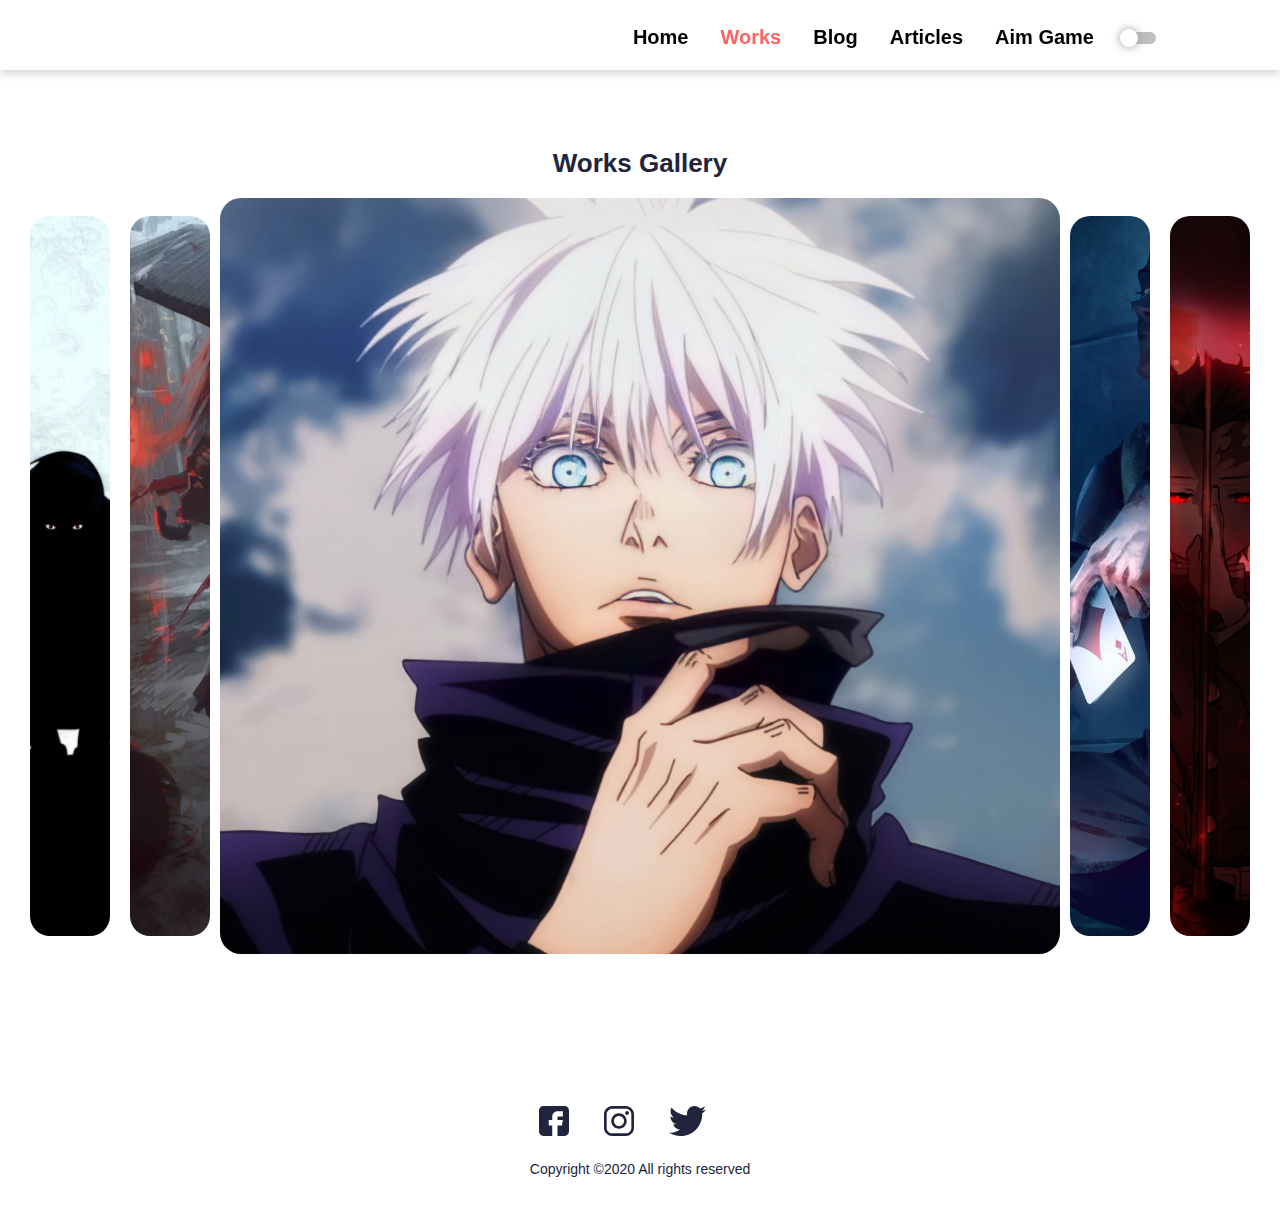
==== works.html @ 12578b35 "init" ====
<!DOCTYPE html>
    <html lang="en">
        <head>
            <meta charset="UTF-8" />
            <meta http-equiv="X-UA-Compatible" content="IE=edge" />
            <meta name="viewport" content="width=device-width, initial-scale=1.0" />
            <link rel="stylesheet" href="css/works.css" />
            <link rel="stylesheet" href="css/style.css">
            <title>Document</title>
        </head>
        <body>
        <div class="wrapper">
          <header class="header">
            <div class="header__content">
              <div class="header__menu menu">
                <div class="menu__icon icon-menu">
                  <span></span>
                </div>
                <nav class="header__body">
                  <ul class="menu__list">
                    <li><a href="index.html" class="menu__link">Home</a></li>
                    <li><a href="#" class="menu__link active-link">Works</a></li>
                    <li><a href="blog.html" class="menu__link">Blog</a></li>
                    <li><a href="game.html" class="menu__link">Articles</a></li>
                    <li><a href="aimGame.html" data-goto=".footer" class="menu__link">Aim Game</a></li>
                    <li><div class="switch-btn"></div></li>
                </ul>
                </nav>
              </div>
            </div>
          </header>
          <div class="switch-wrapper">
          <main class="main">
            <section class="gallery">
              <div class="gallery__heading">Works Gallery</div>
                <div class="gallery__container">
                  <div class="gallery__slide slide-1">
                    <div class="slide__img "></div>
                    <div class="slide__title">TechCues</div>
                  </div>
                  <div class="gallery__slide slide-2">
                    <div class="slide__img "></div>
                    <div class="slide__title">Escape</div>
                    </div>
                  <div class="gallery__slide slide-3">
                    <div class="slide__img "></div>
                    <div class="slide__title">Velocity</div>
                    </div>
                  <div class="gallery__slide slide-4">
                    <div class="slide__img "></div>
                    <div class="slide__title">Moxa</div>
                  </div>
                  <div class="gallery__slide slide-5">
                    <div class="slide__img "></div>
                    <div class="slide__title">Moxa</div>
                  </div>
                  
                </div>
              </section>
          </main>
          <footer class="footer">
            <div class="footer__container container">
                <div class="footer_icons">
                   <a href="#"><img src="img/footer/fb.svg" alt="" class="footer__img"></a>
                   <a href="#"><img src="img/footer/insta.svg" alt="" class="footer__img"></a>
                   <a href="#"><img src="img/footer/tw.svg" alt="" class="footer__img"></a>
                   <a href="#"><img src="img/footer/linkedin.svg" alt="" class="footer__img"></a>
                </div>
                <div class="footer__copyright">
                    Copyright ©2020 All rights reserved 
                </div>
            </div>
        </footer>
      </div>
        </div>
        <script></script>
      </body>
      <script src="js/gallery.js"></script>
    </html>
  </body>
</html>
---- css/works.css ----
body {
  background: #fff;
}
---- css/style.css ----
.container {
  max-width: 856px;
  margin: 0 auto;
}
@media (max-width: 868px) {
  .container {
    max-width: 750px;
  }
}
@media (max-width: 991.98px) {
  .container {
    max-width: none;
    padding: 0 20px;
  }
}

* {
  padding: 0;
  margin: 0;
  border: 0;
}

*,
*:before,
*:after {
  -webkit-box-sizing: border-box;
  box-sizing: border-box;
}

:focus,
:active {
  outline: none;
}

a:focus,
a:active {
  outline: none;
}

nav,
footer,
header,
aside {
  display: block;
}

html,
body {
  height: 100%;
  width: 100%;
  font-size: 100%;
  line-height: 1;
  font-size: 14px;
  -ms-text-size-adjust: 100%;
  -moz-text-size-adjust: 100%;
  -webkit-text-size-adjust: 100%;
}

input,
button,
textarea {
  font-family: inherit;
}

input::-ms-clear {
  display: none;
}

button {
  cursor: pointer;
}

button::-moz-focus-inner {
  padding: 0;
  border: 0;
}

a,
a:visited {
  text-decoration: none;
}

a:hover {
  text-decoration: none;
}

ul li {
  list-style: none;
}

img {
  vertical-align: top;
}

h1,
h2,
h3,
h4,
h5,
h6 {
  font-size: inherit;
  font-weight: inherit;
}

.header {
  -webkit-transition: opacity 0.2s ease-in-out;
  transition: opacity 0.2s ease-in-out;
}

.hidden {
  opacity: 0;
  -webkit-transition: opacity 0.2s ease-in-out;
  transition: opacity 0.2s ease-in-out;
}

.slider {
  position: relative;
  overflow: hidden;
  width: 100vw;
  height: 100vh;
}

.sidebar {
  height: 100%;
  width: 35%;
  position: absolute;
  top: 0;
  left: 0;
  -webkit-transition: -webkit-transform 0.5s ease-in-out;
  transition: -webkit-transform 0.5s ease-in-out;
  transition: transform 0.5s ease-in-out;
  transition: transform 0.5s ease-in-out, -webkit-transform 0.5s ease-in-out;
}
.sidebar div {
  height: 100%;
  width: 100%;
  display: -webkit-box;
  display: -ms-flexbox;
  display: flex;
  -webkit-box-orient: vertical;
  -webkit-box-direction: normal;
      -ms-flex-direction: column;
          flex-direction: column;
  -webkit-box-align: center;
      -ms-flex-align: center;
          align-items: center;
  -webkit-box-pack: center;
      -ms-flex-pack: center;
          justify-content: center;
  color: #fff;
}
.sidebar__purple {
  background: linear-gradient(45deg, #7a1b83 0%, #ff00ee 155%);
}
.sidebar__yellow {
  background: linear-gradient(45deg, #ffbb00 0%, #fff130 155%);
}
.sidebar__red {
  background: linear-gradient(45deg, #450000 0%, #711515 155%);
}
.sidebar__blue {
  background: linear-gradient(45deg, #0062ff 0%, #91deff 155%);
}

.sidebar__title {
  font-size: 40px;
  margin-top: 350px;
  font-weight: bold;
}

.sidebar__text {
  margin-bottom: 350px;
  font-size: 18px;
}

.main-slide {
  height: 100%;
  position: absolute;
  top: 0;
  left: 35%;
  width: 65%;
  -webkit-transition: -webkit-transform 0.5s ease-in-out;
  transition: -webkit-transform 0.5s ease-in-out;
  transition: transform 0.5s ease-in-out;
  transition: transform 0.5s ease-in-out, -webkit-transform 0.5s ease-in-out;
}
.main-slide div {
  background-repeat: no-repeat;
  background-size: cover;
  background-position: center center;
  height: 100%;
  width: 100%;
}

.purple {
  background: url(/img/slider/04.jpg);
}

.yellow {
  background: url(/img/slider/03.jpg);
}

.red {
  background: url(/img/slider/02.jpg);
}

.blue {
  background: url(/img/slider/01.jpg);
}

.controls button {
  position: absolute;
  left: 35%;
  top: 50%;
  z-index: 100;
}

button {
  background: #fff;
  color: #aaa;
  cursor: pointer;
  font-size: 16px;
  padding: 15px;
}
button:hover {
  color: #222;
}
button:focus {
  outline: none;
}

.down-button {
  -webkit-transform: translateX(-100%);
          transform: translateX(-100%);
  border-top-left-radius: 5px;
  border-bottom-left-radius: 5px;
}

.up-button {
  -webkit-transform: translateY(-100%);
          transform: translateY(-100%);
  border-top-right-radius: 5px;
  border-bottom-right-radius: 5px;
}

.gallery {
  -webkit-box-align: center;
      -ms-flex-align: center;
          align-items: center;
  height: 100vh;
  margin: 0 auto;
  margin-top: 150px;
}
.gallery__heading {
  text-align: center;
  font-size: 26px;
  margin-bottom: 30px;
  font-weight: bold;
}
.gallery__container {
  width: 100%;
  display: -webkit-box;
  display: -ms-flexbox;
  display: flex;
  padding: 0 20px;
}
.gallery__slide {
  display: -webkit-box;
  display: -ms-flexbox;
  display: flex;
  -ms-flex-item-align: center;
      -ms-grid-row-align: center;
      align-self: center;
  height: 80vh;
  border-radius: 20px;
  margin: 10px;
  cursor: pointer;
  color: #ffffff;
  -webkit-box-flex: 1;
      -ms-flex: 1;
          flex: 1;
  position: relative;
  -webkit-transition: all 0.5s ease-in-out;
  transition: all 0.5s ease-in-out;
}
.gallery .slide__title {
  position: absolute;
  font-size: 24px;
  bottom: 20px;
  left: 20px;
  margin: 0;
  opacity: 0;
  color: rgb(142, 0, 140);
  font-weight: bold;
}

.active {
  -webkit-box-flex: 10;
      -ms-flex: 10;
          flex: 10;
  opacity: 1;
  margin: 0 20px;
  -webkit-box-align: center;
      -ms-flex-align: center;
          align-items: center;
  -webkit-transform: scale(1.05);
          transform: scale(1.05);
}

.slide.active .slide__title {
  opacity: 1;
  -webkit-transition: opacity 0.3s ease-in 0.4s;
  transition: opacity 0.3s ease-in 0.4s;
}

.slide-1 {
  background: url(/img/works/01.jpg);
  background-size: cover;
  background-repeat: no-repeat;
  background-position: center;
}

.slide-2 {
  background: url(/img/works/02.jpg);
  background-size: cover;
  background-repeat: no-repeat;
  background-position: center;
}

.slide-3 {
  background: url(/img/works/03.jpg);
  background-size: cover;
  background-repeat: no-repeat;
  background-position: center;
}

.slide-4 {
  background: url(/img/works/04.jpg);
  background-size: cover;
  background-repeat: no-repeat;
  background-position: center;
}

.slide-5 {
  background: url(/img/works/05.jpg);
  background-size: cover;
  background-repeat: no-repeat;
  background-position: center;
}

.switch-btn {
  display: inline-block;
  width: 30px;
  height: 12px;
  border-radius: 12px;
  background: #bfbfbf;
  z-index: 0;
  margin: 0;
  padding: 0;
  top: 5px;
  border: none;
  cursor: pointer;
  position: relative;
  -webkit-transition-duration: 300ms;
          transition-duration: 300ms;
}

.switch-btn::after {
  content: "";
  height: 18px;
  width: 18px;
  border-radius: 18px;
  background: #fff;
  top: -3px;
  left: -6px;
  -webkit-transition-duration: 300ms;
          transition-duration: 300ms;
  -webkit-box-shadow: 0 0 10px 0 #999999;
          box-shadow: 0 0 10px 0 #999999;
  position: absolute;
  z-index: 1;
}

.switch-on {
  background: #fff;
  -webkit-box-shadow: inset 0 0 10px 0 #999999;
          box-shadow: inset 0 0 10px 0 #999999;
}

.switch-on::after {
  left: 15px;
  background: #118c4e;
}

.switch-wrapper {
  -webkit-transition: all 0.3s ease;
  transition: all 0.3s ease;
}

.switch-wrapper-dark {
  background: #141414;
  -webkit-transition: all 0.3s ease;
  transition: all 0.3s ease;
}

.bg-dark {
  background: #111;
  padding-top: 80px;
}

.board-wrapper {
  background-color: #111;
  display: -webkit-box;
  display: -ms-flexbox;
  display: flex;
  -webkit-box-align: center;
      -ms-flex-align: center;
          align-items: center;
  -webkit-box-pack: center;
      -ms-flex-pack: center;
          justify-content: center;
  height: 100vh;
  overflow: hidden;
  margin: 0;
}

.board {
  display: -webkit-box;
  display: -ms-flexbox;
  display: flex;
  -webkit-box-pack: start;
      -ms-flex-pack: start;
          justify-content: start;
  -webkit-box-align: center;
      -ms-flex-align: center;
          align-items: center;
  max-width: 800px;
  -ms-flex-wrap: wrap;
      flex-wrap: wrap;
  position: relative;
}
.board__text {
  display: inline-block;
  text-align: center;
  font-size: 32px;
  color: #ccc;
  font-weight: 900;
  position: absolute;
  top: 15%;
  bottom: 0;
  left: 0;
  right: 0;
  margin: auto;
  background: linear-gradient(45deg, red, orange, yellow, green, #42AAFF, indigo, violet, red);
  background-size: 400% 400%;
  -webkit-background-clip: text;
  -webkit-text-fill-color: transparent;
  -webkit-animation: rainbow 5s ease infinite;
  animation: rainbow 5s ease infinite;
  font-size: 25px;
  line-height: 25px;
}

@-webkit-keyframes rainbow {
  0% {
    background-position: 0% 50%;
  }
  50% {
    background-position: 100% 50%;
  }
  100% {
    background-position: 0% 50%;
  }
}
@keyframes rainbow {
  0% {
    background-position: 0% 50%;
  }
  50% {
    background-position: 100% 50%;
  }
  100% {
    background-position: 0% 50%;
  }
}
.square {
  width: 16px;
  height: 16px;
  background: #1d1d1d;
  margin: 2px;
  -webkit-box-shadow: 0 0 2px #000;
          box-shadow: 0 0 2px #000;
  -webkit-transition: 2.5s ease;
  transition: 2.5s ease;
}
.square:hover {
  -webkit-transition-duration: 0s;
          transition-duration: 0s;
}

.aimGame {
  color: #fff;
  height: 100vh;
  overflow: hidden;
  margin: 0;
  text-align: center;
}

.start {
  font-size: 2.5rem;
  color: #fff;
  text-decoration: none;
}
.start:hover {
  color: #16D9E3;
}

.timer {
  font-size: 32px;
  margin-bottom: 20px;
}

.screen {
  display: -webkit-box;
  display: -ms-flexbox;
  display: flex;
  -webkit-box-orient: vertical;
  -webkit-box-direction: normal;
      -ms-flex-direction: column;
          flex-direction: column;
  -webkit-box-align: center;
      -ms-flex-align: center;
          align-items: center;
  -webkit-box-pack: center;
      -ms-flex-pack: center;
          justify-content: center;
  height: 100vh;
  width: 100vw;
  -webkit-transition: margin 0.5s ease-out;
  transition: margin 0.5s ease-out;
  background: -webkit-gradient(linear, left top, right top, from(#29323C), to(#485563));
  background: linear-gradient(90deg, #29323C 0%, #485563 100%);
}
.screen__title {
  line-height: 1.4;
  font-size: 4rem;
  margin-bottom: 10px;
}

.screen.up {
  margin-top: -100vh;
}

.time-list {
  display: -webkit-box;
  display: -ms-flexbox;
  display: flex;
  -ms-flex-wrap: wrap;
      flex-wrap: wrap;
  -webkit-box-pack: center;
      -ms-flex-pack: center;
          justify-content: center;
  list-style: none;
  padding: 0;
}

.time-list li {
  margin: 10px;
}

.time-btn {
  background-color: transparent;
  border: 2px solid #C0C0C0;
  color: #fff;
  cursor: pointer;
  font-family: inherit;
  padding: 0.5rem 1rem;
  font-size: 1.5rem;
}

.time-btn:hover {
  border: 2px solid #16D9E3;
  color: #16D9E3;
}

.hide {
  opacity: 0;
}

.primary {
  color: #16D9E3;
}

.board {
  -webkit-box-orient: vertical;
  -webkit-box-direction: normal;
      -ms-flex-direction: column;
          flex-direction: column;
  display: -webkit-box;
  display: -ms-flexbox;
  display: flex;
  -webkit-box-pack: center;
      -ms-flex-pack: center;
          justify-content: center;
  -webkit-box-align: center;
      -ms-flex-align: center;
          align-items: center;
  position: relative;
  width: 500px;
  height: 500px;
  background: linear-gradient(118.38deg, #29323C -4.6%, #485563 200.44%);
  -webkit-box-shadow: -8px -8px 20px #2A333D, 10px 7px 20px #475462;
          box-shadow: -8px -8px 20px #2A333D, 10px 7px 20px #475462;
  border-radius: 30px;
  overflow: hidden;
}

.circle {
  background: -webkit-gradient(linear, left top, right top, from(#16D9E3), color-stop(47%, #30C7EC), to(#46AEF7));
  background: linear-gradient(90deg, #16D9E3 0%, #30C7EC 47%, #46AEF7 100%);
  position: absolute;
  border-radius: 50%;
  cursor: pointer;
}

.returnGame {
  font-size: 26px;
  background: none;
  color: #fff;
  border: 1px solid #fff;
  padding: 10px;
  -webkit-transition: all 0.2s ease;
  transition: all 0.2s ease;
}
.returnGame:hover {
  color: #bde0ff;
  border-color: #bde0ff;
}

body {
  color: #21243D;
  font-family: "Heebo", sans-serif;
}
body._lock {
  overflow: hidden;
}

.wrapper {
  min-height: 100%;
  font-size: 14px;
  overflow: hidden;
  display: -webkit-box;
  display: -ms-flexbox;
  display: flex;
  -webkit-box-orient: vertical;
  -webkit-box-direction: normal;
      -ms-flex-direction: column;
          flex-direction: column;
}

.header {
  position: fixed;
  height: 70px;
  background: #fff;
  width: 100%;
  top: 0;
  left: 0;
  z-index: 20;
  -webkit-box-shadow: 0px 4px 8px 0px rgba(34, 60, 80, 0.2);
          box-shadow: 0px 4px 8px 0px rgba(34, 60, 80, 0.2);
  padding: 0 15px;
  padding-top: 27px;
  -webkit-box-flex: 0;
      -ms-flex: 0 0 auto;
          flex: 0 0 auto;
}
.header__content {
  max-width: 1032px;
  margin: 0 auto;
}
.header__menu {
  position: relative;
  display: -webkit-box;
  display: -ms-flexbox;
  display: flex;
  -webkit-box-pack: end;
      -ms-flex-pack: end;
          justify-content: flex-end;
  height: 70px;
}
@media (max-width: 767.98px) {
  .header__menu {
    height: 50px;
  }
}
@media (max-width: 767.98px) {
  .header__body {
    position: fixed;
    top: 0;
    left: 100%;
    width: 100%;
    height: 100%;
    background: #fff;
    padding-top: 70px;
    opacity: 0.95;
    -webkit-transition: all 0.3s ease 0s;
    transition: all 0.3s ease 0s;
  }
}
.header__body.active {
  left: 0;
}
@media (max-width: 479.98px) {
  .header {
    margin-bottom: 33px;
  }
}

.menu__list {
  display: -webkit-box;
  display: -ms-flexbox;
  display: flex;
  -webkit-box-pack: end;
      -ms-flex-pack: end;
          justify-content: flex-end;
  height: 80px;
  text-align: center;
  position: relative;
  z-index: 2;
}
@media (max-width: 767.98px) {
  .menu__list {
    display: block;
  }
}
.menu__list li:not(:last-child) {
  padding-right: 32px;
}
@media (max-width: 767.98px) {
  .menu__list li:not(:last-child) {
    padding: 0;
    margin-bottom: 30px;
    padding-bottom: 30px;
    border-bottom: 1px solid #E0E0E0;
  }
}
@media (max-width: 767.98px) {
  .menu__list li:first-child {
    margin-top: 30px;
  }
}
.menu__link {
  font-size: 20px;
  text-align: center;
  color: #000;
  font-weight: 600;
  -webkit-transition: all 0.3s ease;
  transition: all 0.3s ease;
}
.menu__link:hover {
  color: #FF6464;
}
@media (max-width: 767.98px) {
  .menu__link {
    font-size: 32px;
  }
}
.menu__link.active-link {
  color: #FF6464;
}

.icon-menu {
  display: none;
}
@media (max-width: 767.98px) {
  .icon-menu {
    display: block;
    position: relative;
    width: 30px;
    height: 20px;
    z-index: 3;
  }
}
@media (max-width: 767.98px) {
  .icon-menu:before, .icon-menu:after {
    content: "";
    background: #000;
    position: absolute;
    width: 100%;
    height: 2px;
    left: 0;
  }
}
@media (max-width: 767.98px) {
  .icon-menu:before {
    top: 0;
  }
}
@media (max-width: 767.98px) {
  .icon-menu:after {
    bottom: 0;
  }
}
@media (max-width: 767.98px) {
  .icon-menu span {
    position: absolute;
    background: #000;
    left: 0;
    width: 100%;
    height: 2px;
    top: 9px;
  }
}

.main {
  -webkit-box-flex: 1;
      -ms-flex: 1 1 auto;
          flex: 1 1 auto;
}

.hello {
  margin-top: 130px;
}
.hello__container {
  display: -webkit-box;
  display: -ms-flexbox;
  display: flex;
  -webkit-box-align: start;
      -ms-flex-align: start;
          align-items: flex-start;
}
@media (max-width: 868px) {
  .hello__container {
    -webkit-box-orient: vertical;
    -webkit-box-direction: reverse;
        -ms-flex-direction: column-reverse;
            flex-direction: column-reverse;
    text-align: center;
  }
}
.hello__content {
  -webkit-box-flex: 1;
      -ms-flex: 1 1 auto;
          flex: 1 1 auto;
  padding-right: 110px;
  padding-top: 18px;
  margin-bottom: 71px;
}
.hello__content *:last-child {
  margin-bottom: 0;
}
@media (max-width: 868px) {
  .hello__content {
    padding-right: 0;
  }
}
.hello__title {
  margin-bottom: 30px;
}
@media (max-width: 479.98px) {
  .hello__title {
    margin-bottom: 21px;
  }
}
.hello__text {
  margin-bottom: 38px;
}
@media (max-width: 991.98px) {
  .hello__text {
    padding: 0 50px;
  }
}
@media (max-width: 479.98px) {
  .hello__text {
    padding: 0 0px;
  }
}
.hello__button {
  background: #FF6464;
  border-radius: 5px;
  font-weight: 500;
  font-size: 20px;
  line-height: 103.5714285714%;
  color: #ffffff;
  height: 47px;
  padding: 12px 21px;
  -webkit-transition: all 0.2s ease 0s;
  transition: all 0.2s ease 0s;
}
.hello__button:hover {
  color: #FF6464;
  background: #ffffff;
  -webkit-box-shadow: 0px 0px 0px 2px rgb(255, 100, 100);
          box-shadow: 0px 0px 0px 2px rgb(255, 100, 100);
}
.hello__avatar {
  overflow: hidden;
  -webkit-box-flex: 0;
      -ms-flex: 0 0 243px;
          flex: 0 0 243px;
  height: 243px;
  max-width: 100%;
  border-radius: 50%;
  -webkit-animation: 2s linear 1s infinite alternate animateAvatar;
          animation: 2s linear 1s infinite alternate animateAvatar;
}
@-webkit-keyframes animateAvatar {
  0% {
    -webkit-box-shadow: 0;
            box-shadow: 0;
  }
  5% {
    -webkit-box-shadow: 0px 0px 50px -45px rgba(195, 0, 255, 0.69);
            box-shadow: 0px 0px 50px -45px rgba(195, 0, 255, 0.69);
  }
  15% {
    -webkit-box-shadow: 0px 0px 50px -39px rgba(195, 0, 255, 0.69);
            box-shadow: 0px 0px 50px -39px rgba(195, 0, 255, 0.69);
  }
  25% {
    -webkit-box-shadow: 0px 0px 50px -33px rgba(195, 0, 255, 0.69);
            box-shadow: 0px 0px 50px -33px rgba(195, 0, 255, 0.69);
  }
  50% {
    -webkit-box-shadow: 0px 0px 50px -26px rgba(195, 0, 255, 0.69);
            box-shadow: 0px 0px 50px -26px rgba(195, 0, 255, 0.69);
  }
  75% {
    -webkit-box-shadow: 0px 0px 50px -20px rgba(195, 0, 255, 0.69);
            box-shadow: 0px 0px 50px -20px rgba(195, 0, 255, 0.69);
  }
  100% {
    -webkit-box-shadow: 0px 0px 50px -15px rgba(195, 0, 255, 0.69);
            box-shadow: 0px 0px 50px -15px rgba(195, 0, 255, 0.69);
  }
}
@keyframes animateAvatar {
  0% {
    -webkit-box-shadow: 0;
            box-shadow: 0;
  }
  5% {
    -webkit-box-shadow: 0px 0px 50px -45px rgba(195, 0, 255, 0.69);
            box-shadow: 0px 0px 50px -45px rgba(195, 0, 255, 0.69);
  }
  15% {
    -webkit-box-shadow: 0px 0px 50px -39px rgba(195, 0, 255, 0.69);
            box-shadow: 0px 0px 50px -39px rgba(195, 0, 255, 0.69);
  }
  25% {
    -webkit-box-shadow: 0px 0px 50px -33px rgba(195, 0, 255, 0.69);
            box-shadow: 0px 0px 50px -33px rgba(195, 0, 255, 0.69);
  }
  50% {
    -webkit-box-shadow: 0px 0px 50px -26px rgba(195, 0, 255, 0.69);
            box-shadow: 0px 0px 50px -26px rgba(195, 0, 255, 0.69);
  }
  75% {
    -webkit-box-shadow: 0px 0px 50px -20px rgba(195, 0, 255, 0.69);
            box-shadow: 0px 0px 50px -20px rgba(195, 0, 255, 0.69);
  }
  100% {
    -webkit-box-shadow: 0px 0px 50px -15px rgba(195, 0, 255, 0.69);
            box-shadow: 0px 0px 50px -15px rgba(195, 0, 255, 0.69);
  }
}
@media (max-width: 868px) {
  .hello__avatar {
    margin: 0 auto;
  }
}
@media (max-width: 479.98px) {
  .hello__avatar {
    -webkit-box-flex: 0;
        -ms-flex: 0 0 175px;
            flex: 0 0 175px;
    margin-bottom: 24px;
  }
}

.title {
  font-weight: 700;
  font-size: 44px;
  line-height: 136.3636363636%;
  color: #21243D;
}
@media (max-width: 479.98px) {
  .title {
    font-size: 32px;
    line-height: 125%;
  }
}

.text {
  font-weight: 400;
  font-size: 16px;
  line-height: 150%;
  color: #21243D;
}

.posts {
  background: #EDF7FA;
}
.posts__header {
  display: -webkit-box;
  display: -ms-flexbox;
  display: flex;
  -webkit-box-pack: justify;
      -ms-flex-pack: justify;
          justify-content: space-between;
  padding-bottom: 18px;
  -webkit-box-align: center;
      -ms-flex-align: center;
          align-items: center;
}
@media (max-width: 479.98px) {
  .posts__header {
    padding: 5px 0;
  }
}
.posts__name {
  font-weight: 400;
  font-size: 22px;
  line-height: 273%;
  display: -webkit-box;
  display: -ms-flexbox;
  display: flex;
  -webkit-box-align: end;
      -ms-flex-align: end;
          align-items: flex-end;
  color: #21243D;
}
@media (max-width: 479.98px) {
  .posts__name {
    margin: 0 auto;
  }
}
.posts__view {
  font-weight: 400;
  font-size: 16px;
  line-height: 150%;
  text-align: right;
  color: #00A8CC;
}
.posts__view:hover {
  -webkit-text-decoration: underlin;
          text-decoration: underlin;
}
@media (max-width: 479.98px) {
  .posts__view {
    display: none;
  }
}
.posts__items {
  display: -webkit-box;
  display: -ms-flexbox;
  display: flex;
  padding-bottom: 32px;
}
@media (max-width: 868px) {
  .posts__items {
    -ms-flex-wrap: wrap;
        flex-wrap: wrap;
    font-display: column;
    -webkit-box-pack: center;
        -ms-flex-pack: center;
            justify-content: center;
    padding-bottom: 15px;
  }
}
.posts__item {
  padding: 0 22px;
  background: #fff;
}
.posts__item:not(:last-child) {
  margin-right: 20px;
}
.posts__item *:last-child {
  margin-bottom: 0;
}
@media (max-width: 868px) {
  .posts__item {
    margin-bottom: 20px;
  }
  .posts__item:not(:last-child) {
    margin-right: 0px;
    padding: 0 15px;
  }
}
.posts__title {
  font-weight: 700;
  font-size: 26px;
  line-height: 146.1538461538%;
  color: #21243D;
  margin-bottom: 37px;
  padding-top: 24px;
}
@media (max-width: 479.98px) {
  .posts__title {
    font-size: 22px;
    line-height: 136.3636363636%;
    margin-bottom: 12px;
  }
}
.posts__date {
  font-weight: 400;
  font-size: 18px;
  line-height: 144.4444444444%;
  color: #21243D;
  padding-bottom: 26px;
}
.posts__date span {
  padding: 0 25px;
}
@media (max-width: 479.98px) {
  .posts__date span {
    padding: 0 15px;
  }
}
@media (max-width: 479.98px) {
  .posts__date {
    padding-bottom: 19px;
    font-size: 16px;
  }
}
.posts__text {
  padding-bottom: 30px;
}
@media (max-width: 868px) {
  .posts {
    padding: 0 20px;
  }
}
@media (max-width: 479.98px) {
  .posts {
    padding: 0px;
  }
}

.works__item {
  display: -webkit-box;
  display: -ms-flexbox;
  display: flex;
  -webkit-box-align: start;
      -ms-flex-align: start;
          align-items: flex-start;
  border-bottom: 1px solid #E0E0E0;
  padding: 34px 0;
}
.works__item:last-child {
  margin-bottom: 83px;
}
@media (max-width: 479.98px) {
  .works__item:last-child {
    margin-bottom: 50px;
  }
}
@media (max-width: 767.98px) {
  .works__item {
    -webkit-box-orient: vertical;
    -webkit-box-direction: normal;
        -ms-flex-direction: column;
            flex-direction: column;
    padding: 24px 0;
    text-align: center;
  }
}
@media (max-width: 479.98px) {
  .works__item {
    text-align: left;
  }
}
.works__img {
  margin-top: 8px;
  -webkit-box-flex: 0;
      -ms-flex: 0 0 246px;
          flex: 0 0 246px;
  height: 180px;
  margin-right: 18px;
  max-width: 100%;
}
@media (max-width: 767.98px) {
  .works__img {
    margin: 0 auto;
    margin-bottom: 25px;
  }
}
@media (max-width: 479.98px) {
  .works__img {
    margin: 0;
    margin-bottom: 24px;
  }
}
.works__content {
  -webkit-box-flex: 1;
      -ms-flex: 1 1 auto;
          flex: 1 1 auto;
}
.works__title {
  font-weight: 700;
  font-size: 30px;
  line-height: 146.6666666667%;
  color: #21243D;
}
@media (max-width: 479.98px) {
  .works__title {
    font-size: 24px;
    line-height: 125%;
  }
}
.works__title a {
  color: #21243D;
  -webkit-transition: all 0.3s ease;
  transition: all 0.3s ease;
}
.works__title a:hover {
  color: #FF6464;
}
.works__date {
  font-weight: 400;
  font-size: 20px;
  line-height: 145%;
  color: #8695A4;
  font-weight: light;
  margin-bottom: 5px;
}
@media (max-width: 479.98px) {
  .works__date {
    font-size: 16px;
    line-height: 150%;
  }
}
.works span {
  font-weight: 900;
  font-size: 18px;
  line-height: 333%;
  color: #FFFFFF;
  background: #142850;
  height: 25px;
  width: 62px;
  border-radius: 16px;
  padding: 2px 10px;
  margin-right: 10px;
}
@media (max-width: 479.98px) {
  .works span {
    margin-right: 22px;
    font-size: 16px;
    line-height: 375%;
  }
}

.works-name {
  margin-top: 40px;
  margin-bottom: 6px;
  font-weight: 400;
  font-size: 22px;
  color: #21243D;
}
@media (max-width: 767.98px) {
  .works-name {
    text-align: center;
    margin-top: 25px;
    margin-bottom: 0;
  }
}

.footer {
  -webkit-box-flex: 0;
      -ms-flex: 0 0 auto;
          flex: 0 0 auto;
  display: -webkit-box;
  display: -ms-flexbox;
  display: flex;
  -webkit-box-align: center;
      -ms-flex-align: center;
          align-items: center;
  height: 182px;
  text-align: center;
}
.footer_icons {
  margin-bottom: 26px;
  display: -webkit-box;
  display: -ms-flexbox;
  display: flex;
  -webkit-box-pack: center;
      -ms-flex-pack: center;
          justify-content: center;
}
.footer_icons a:not(:last-child) {
  padding-right: 35px;
}
.footer__copyright {
  font-weight: 400;
  font-size: 14px;
  line-height: 150% x;
  color: #21243D;
  text-align: center;
}
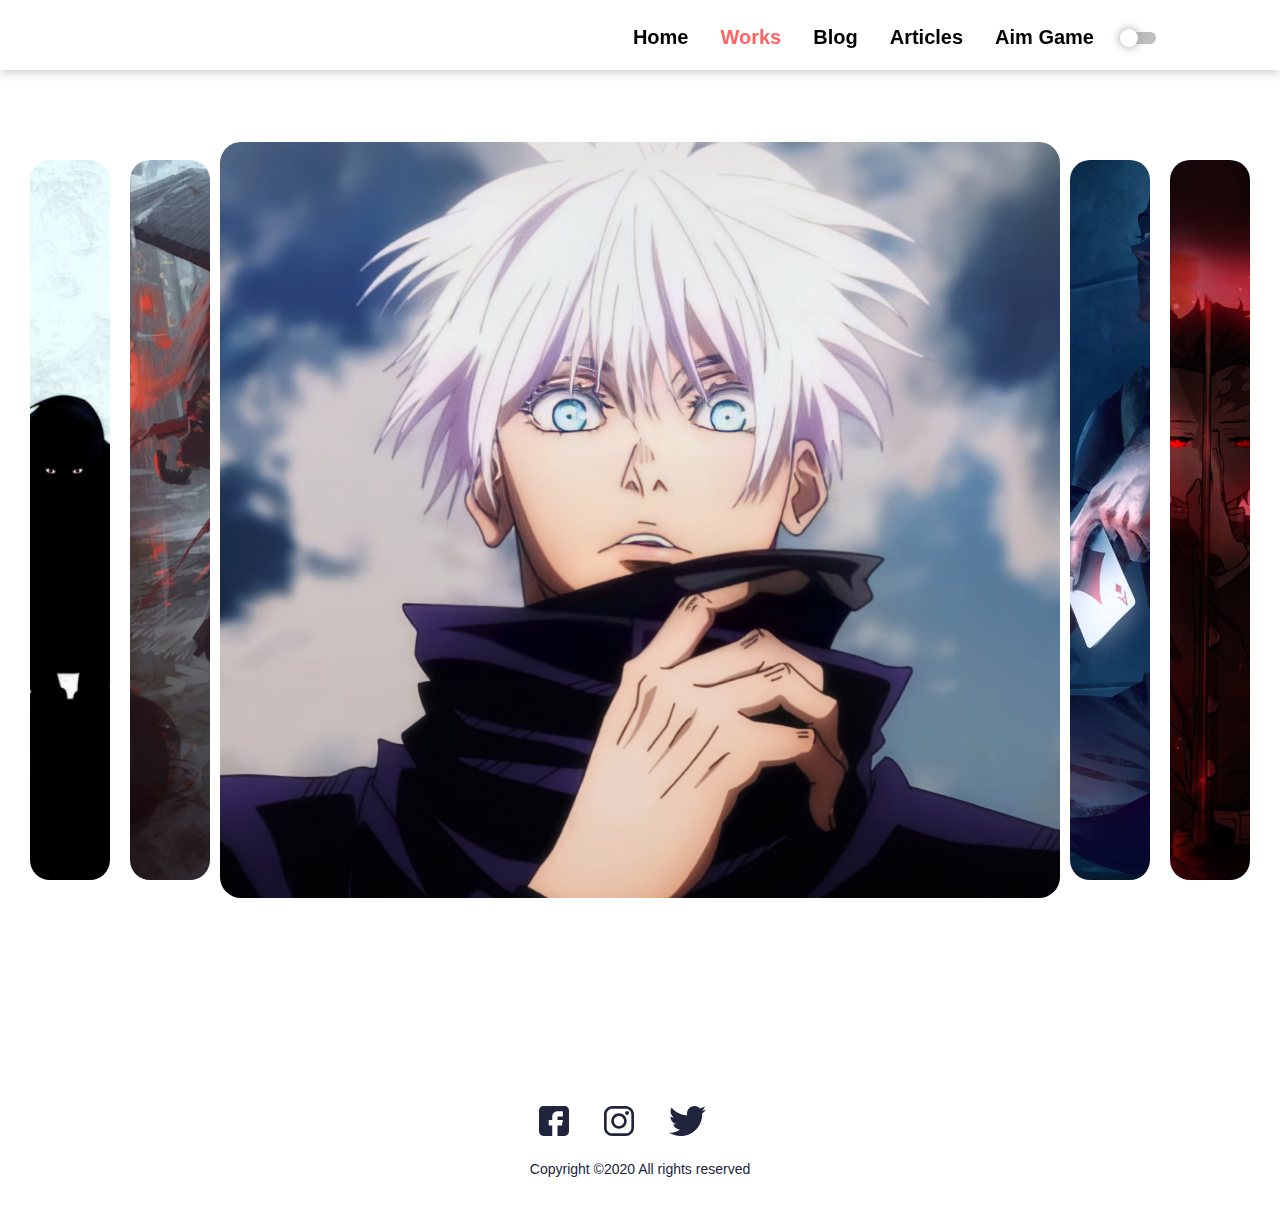
==== commit 77c45c98: "init" ====
--- a/works.html
+++ b/works.html
@@ -32,27 +32,27 @@
           <div class="switch-wrapper">
           <main class="main">
             <section class="gallery">
-              <div class="gallery__heading">Works Gallery</div>
+              <div class="gallery__heading"></div>
                 <div class="gallery__container">
                   <div class="gallery__slide slide-1">
                     <div class="slide__img "></div>
-                    <div class="slide__title">TechCues</div>
+                    <div class="slide__title"></div>
                   </div>
                   <div class="gallery__slide slide-2">
                     <div class="slide__img "></div>
-                    <div class="slide__title">Escape</div>
+                    <div class="slide__title"></div>
                     </div>
                   <div class="gallery__slide slide-3">
                     <div class="slide__img "></div>
-                    <div class="slide__title">Velocity</div>
+                    <div class="slide__title"></div>
                     </div>
                   <div class="gallery__slide slide-4">
                     <div class="slide__img "></div>
-                    <div class="slide__title">Moxa</div>
+                    <div class="slide__title"></div>
                   </div>
                   <div class="gallery__slide slide-5">
                     <div class="slide__img "></div>
-                    <div class="slide__title">Moxa</div>
+                    <div class="slide__title"></div>
                   </div>
                   
                 </div>
--- a/css/works.css
+++ b/css/works.css
@@ -1,3 +1,159 @@
-body {
+.gallery {
+  -webkit-box-align: center;
+      -ms-flex-align: center;
+          align-items: center;
+  height: 100vh;
+  margin: 0 auto;
+  margin-top: 150px;
+}
+.gallery__heading {
+  text-align: center;
+  font-size: 26px;
+  margin-bottom: 30px;
+  font-weight: bold;
+}
+.gallery__container {
+  width: 100%;
+  display: -webkit-box;
+  display: -ms-flexbox;
+  display: flex;
+  padding: 0 20px;
+}
+.gallery__slide {
+  display: -webkit-box;
+  display: -ms-flexbox;
+  display: flex;
+  -ms-flex-item-align: center;
+      -ms-grid-row-align: center;
+      align-self: center;
+  height: 80vh;
+  border-radius: 20px;
+  margin: 10px;
+  cursor: pointer;
+  color: #ffffff;
+  -webkit-box-flex: 1;
+      -ms-flex: 1;
+          flex: 1;
+  position: relative;
+  -webkit-transition: all 0.5s ease-in-out;
+  transition: all 0.5s ease-in-out;
+}
+.gallery .slide__title {
+  position: absolute;
+  font-size: 24px;
+  bottom: 20px;
+  left: 20px;
+  margin: 0;
+  opacity: 0;
+  color: rgb(142, 0, 140);
+  font-weight: bold;
+}
+
+.active {
+  -webkit-box-flex: 10;
+      -ms-flex: 10;
+          flex: 10;
+  opacity: 1;
+  margin: 0 20px;
+  -webkit-box-align: center;
+      -ms-flex-align: center;
+          align-items: center;
+  -webkit-transform: scale(1.05);
+          transform: scale(1.05);
+}
+
+.slide.active .slide__title {
+  opacity: 1;
+  -webkit-transition: opacity 0.3s ease-in 0.4s;
+  transition: opacity 0.3s ease-in 0.4s;
+}
+
+.slide-1 {
+  background: url(/img/works/01.jpg);
+  background-size: cover;
+  background-repeat: no-repeat;
+  background-position: center;
+}
+
+.slide-2 {
+  background: url(/img/works/02.jpg);
+  background-size: cover;
+  background-repeat: no-repeat;
+  background-position: center;
+}
+
+.slide-3 {
+  background: url(/img/works/03.jpg);
+  background-size: cover;
+  background-repeat: no-repeat;
+  background-position: center;
+}
+
+.slide-4 {
+  background: url(/img/works/04.jpg);
+  background-size: cover;
+  background-repeat: no-repeat;
+  background-position: center;
+}
+
+.slide-5 {
+  background: url(/img/works/05.jpg);
+  background-size: cover;
+  background-repeat: no-repeat;
+  background-position: center;
+}
+
+.switch-btn {
+  display: inline-block;
+  width: 30px;
+  height: 12px;
+  border-radius: 12px;
+  background: #bfbfbf;
+  z-index: 0;
+  margin: 0;
+  padding: 0;
+  top: 5px;
+  border: none;
+  cursor: pointer;
+  position: relative;
+  -webkit-transition-duration: 300ms;
+          transition-duration: 300ms;
+}
+
+.switch-btn::after {
+  content: "";
+  height: 18px;
+  width: 18px;
+  border-radius: 18px;
   background: #fff;
+  top: -3px;
+  left: -6px;
+  -webkit-transition-duration: 300ms;
+          transition-duration: 300ms;
+  -webkit-box-shadow: 0 0 10px 0 #999999;
+          box-shadow: 0 0 10px 0 #999999;
+  position: absolute;
+  z-index: 1;
+}
+
+.switch-on {
+  background: #fff;
+  -webkit-box-shadow: inset 0 0 10px 0 #999999;
+          box-shadow: inset 0 0 10px 0 #999999;
+}
+
+.switch-on::after {
+  left: 15px;
+  background: #118c4e;
+}
+
+.switch-wrapper {
+  -webkit-transition: all 0.3s ease;
+  transition: all 0.3s ease;
+}
+
+.switch-wrapper-dark {
+  background: #141414;
+  -webkit-transition: all 0.3s ease;
+  transition: all 0.3s ease;
 }